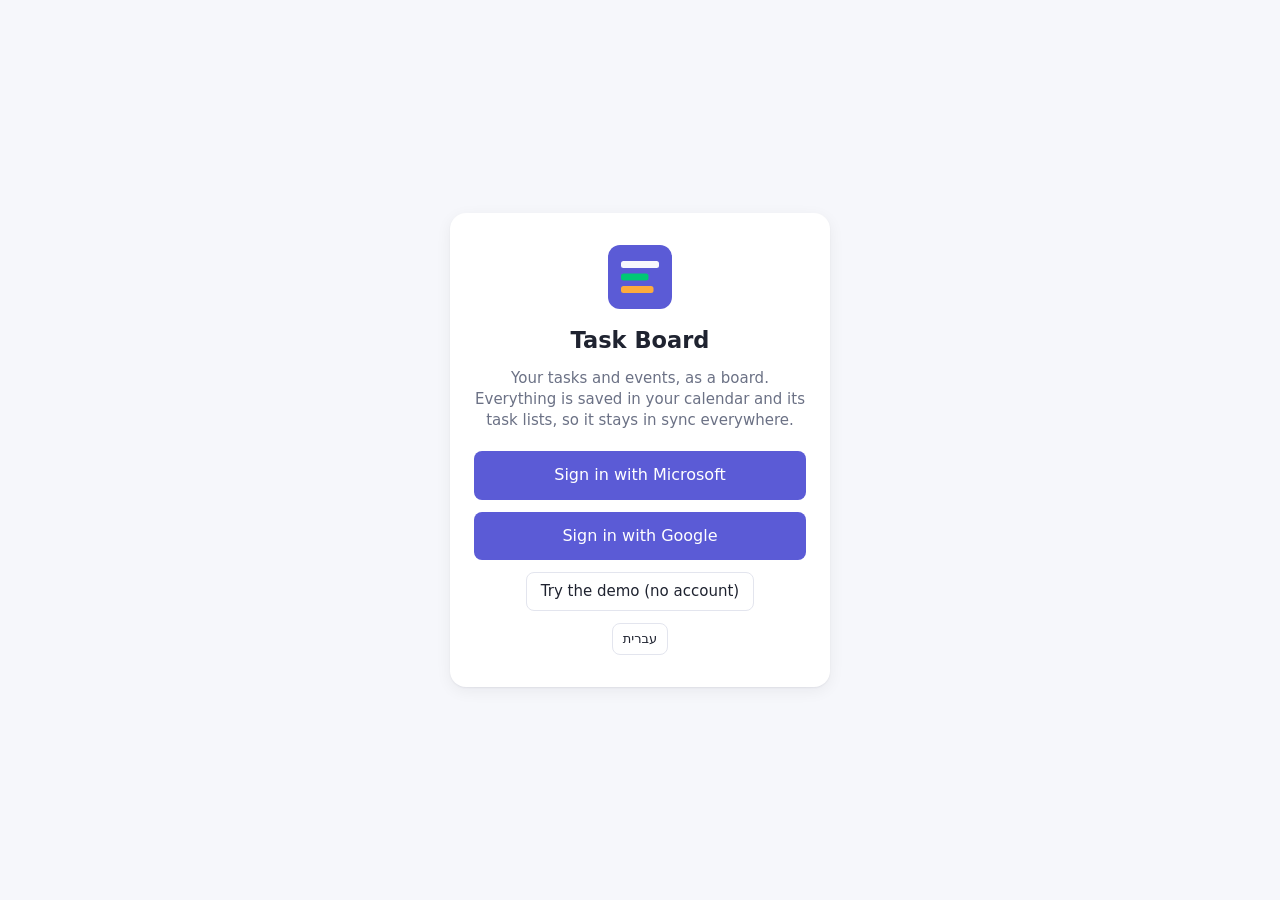
==== index.html @ 45ba6c83 "Task Board: phone and PC task board synced with Outlook / To Do and Google Calendar / Tasks Co-Autho" ====
<!doctype html>
<html lang="en">
<head>
  <meta charset="utf-8">
  <meta name="viewport" content="width=device-width, initial-scale=1, viewport-fit=cover">
  <!-- Security: the app may only load its own files and talk to Microsoft and Google sign-in and APIs. -->
  <meta http-equiv="Content-Security-Policy" content="default-src 'self'; script-src 'self' https://accounts.google.com/gsi/client; style-src 'self' 'unsafe-inline' https://accounts.google.com/gsi/style; img-src 'self' data: blob:; connect-src 'self' https://login.microsoftonline.com https://graph.microsoft.com https://www.googleapis.com https://tasks.googleapis.com https://oauth2.googleapis.com https://accounts.google.com; frame-src https://login.microsoftonline.com https://login.live.com https://accounts.google.com; object-src 'none'; base-uri 'self'; form-action 'self'">
  <meta name="theme-color" content="#5b5bd6">
  <meta name="apple-mobile-web-app-capable" content="yes">
  <meta name="apple-mobile-web-app-title" content="Tasks">
  <title>Task Board</title>
  <link rel="manifest" href="manifest.webmanifest">
  <link rel="icon" href="icons/icon.svg" type="image/svg+xml">
  <link rel="apple-touch-icon" href="icons/icon-192.png">
  <link rel="stylesheet" href="styles.css">
</head>
<body>
  <!-- Sign-in screen -->
  <section id="signin" class="signin" hidden>
    <div class="signin-card">
      <img src="icons/icon.svg" alt="" width="64" height="64">
      <h1 data-i18n="app.name">Task Board</h1>
      <p data-i18n="signin.blurb">Your tasks and events, as a board.</p>
      <button id="btn-signin-ms" class="btn primary big" data-i18n="signin.microsoft">Sign in with Microsoft</button>
      <button id="btn-signin-google" class="btn primary big" data-i18n="signin.google">Sign in with Google</button>
      <button id="btn-demo" class="btn ghost" data-i18n="signin.demo">Try the demo (no account)</button>
      <button class="btn ghost small btn-lang" data-i18n="top.lang">עברית</button>
      <p id="signin-error" class="error" hidden></p>
    </div>
  </section>

  <!-- Main app -->
  <div id="app" hidden>
    <header class="topbar">
      <div class="brand"><img src="icons/icon.svg" alt="" width="28" height="28"><span data-i18n="app.name">Task Board</span></div>
      <input id="search" class="search" type="search" dir="auto" placeholder="Search…" aria-label="Search" data-i18n-placeholder="top.search" data-i18n-aria-label="top.search">
      <div class="seg views" role="tablist" aria-label="View">
        <button data-view="table" class="active" data-i18n="top.table">Table</button>
        <button data-view="board" data-i18n="top.board">Board</button>
        <button data-view="calendar" data-i18n="top.calendar">Calendar</button>
        <button data-view="overview" data-i18n="top.overview">Overview</button>
      </div>
      <div class="top-actions">
        <button id="btn-refresh" class="btn icon" title="Sync now" aria-label="Sync now" data-i18n-title="top.sync" data-i18n-aria-label="top.sync">⟳</button>
        <button id="btn-new" class="btn primary" data-i18n="top.new">+ New</button>
        <button id="btn-connect" class="btn ghost small" hidden></button>
        <button id="btn-help" class="btn ghost small icon-text" title="Keyboard shortcuts" data-i18n-title="keys.title">⌨</button>
        <button class="btn ghost small btn-lang" data-i18n="top.lang">עברית</button>
        <button id="btn-signout" class="btn ghost small" data-i18n="top.signout">Sign out</button>
      </div>
    </header>

    <div class="filters">
      <div class="seg small" aria-label="Show">
        <button data-kind="all" class="active" data-i18n="filter.all">All</button>
        <button data-kind="task" data-i18n="filter.tasks">☑ Tasks</button>
        <button data-kind="event" data-i18n="filter.events">📅 Events</button>
      </div>
      <label class="check"><input id="hide-done" type="checkbox"> <span data-i18n="filter.hideDone">Hide done</span></label>
      <button id="btn-filters" class="btn ghost small"><span data-i18n="filter.more">Filters</span> <span id="filter-count"></span></button>
      <span id="sync-state" class="muted"></span>
    </div>

    <div id="filter-panel" class="filter-panel" hidden>
      <label><span data-i18n="col.status">Status</span> <select id="f-status"></select></label>
      <label><span data-i18n="col.priority">Priority</span> <select id="f-priority"></select></label>
      <label><span data-i18n="col.date">Date</span> <select id="f-due"></select></label>
      <label><span data-i18n="filter.label">Label</span> <select id="f-label"></select></label>
      <label class="table-only"><span data-i18n="filter.groupBy">Group by</span> <select id="f-group"></select></label>
      <label><span data-i18n="filter.sortBy">Sort by</span> <select id="f-sort"></select></label>
      <button id="btn-clear-filters" class="btn ghost small" data-i18n="filter.clear">Clear filters</button>
    </div>

    <div id="views-bar" class="views-bar"></div>

    <div id="banner" class="banner" hidden></div>
    <main id="view"></main>

    <div id="bulk-bar" class="bulk-bar" hidden>
      <strong id="bulk-count"></strong>
      <select id="bulk-status" aria-label="Status"></select>
      <select id="bulk-priority" aria-label="Priority"></select>
      <input id="bulk-date" type="date" aria-label="Date">
      <select id="bulk-list" aria-label="List"></select>
      <input id="bulk-label" dir="auto" data-i18n-placeholder="bulk.addLabel" placeholder="+ Label" aria-label="Label">
      <button id="bulk-delete" class="btn danger small" data-i18n="edit.delete">Delete</button>
      <button id="bulk-clear" class="btn ghost small" data-i18n="bulk.clear">Clear selection</button>
    </div>
  </div>

  <!-- Edit dialog -->
  <dialog id="editor">
    <form id="edit-form" method="dialog">
      <h2 id="edit-title">New item</h2>
      <label><span data-i18n="edit.title">Title</span> <input name="title" required autocomplete="off" dir="auto"></label>
      <div class="row2">
        <label><span data-i18n="edit.type">Type</span>
          <select name="source">
            <option value="task" data-i18n="edit.typeTask">Task</option>
            <option value="event" data-i18n="edit.typeEvent">Calendar event</option>
          </select>
        </label>
        <label id="list-field"><span data-i18n="edit.list">List</span> <select name="containerId"></select></label>
      </div>
      <div class="row2">
        <label><span data-i18n="edit.status">Status</span> <select name="status"></select></label>
        <label><span data-i18n="edit.priority">Priority</span> <select name="priority"></select></label>
      </div>
      <div class="row3">
        <label><span data-i18n="edit.date">Date</span> <input name="date" type="date"></label>
        <label class="ev-only"><span data-i18n="edit.start">Start</span> <input name="startTime" type="time"></label>
        <label class="ev-only"><span data-i18n="edit.end">End</span> <input name="endTime" type="time"></label>
      </div>
      <p class="hint ev-only" data-i18n="edit.allDayHint">Leave the times empty for an all-day event.</p>
      <div class="row2">
        <label id="repeat-field"><span data-i18n="edit.repeat">Repeat</span> <select name="repeat"></select></label>
        <label id="remind-field"><span data-i18n="edit.remind">Reminder</span>
          <input name="remindTime" type="time" class="task-only">
          <select name="remindMin" class="ev-only"></select>
        </label>
      </div>
      <p id="series-hint" class="hint" data-i18n="edit.seriesHint" hidden></p>

      <div id="labels-field" class="field">
        <span class="field-label" data-i18n="edit.labels">Labels</span>
        <div class="chips-edit"><span id="label-chips"></span><input id="label-input" list="label-options" dir="auto" data-i18n-placeholder="edit.labelAdd" placeholder="+ Add label"></div>
        <datalist id="label-options"></datalist>
      </div>

      <div id="checklist-field" class="field task-only">
        <span class="field-label"><span data-i18n="edit.checklist">Checklist</span> <span id="checklist-progress" class="muted"></span></span>
        <ul id="checklist" class="checklist"></ul>
        <input id="checklist-add" dir="auto" data-i18n-placeholder="edit.checklistAdd" placeholder="+ Add a step">
      </div>

      <label><span data-i18n="edit.notes">Notes</span> <textarea name="notes" rows="3" dir="auto"></textarea></label>

      <div id="links-field" class="field task-only">
        <span class="field-label" data-i18n="edit.links">Links</span>
        <ul id="links" class="linklist"></ul>
        <div class="link-add">
          <input id="link-url" type="url" inputmode="url" placeholder="https://…" aria-label="URL">
          <input id="link-title" dir="auto" data-i18n-placeholder="edit.linkTitle" placeholder="Title (optional)">
          <button type="button" id="btn-link-add" class="btn ghost small" data-i18n="edit.linkAdd">Add</button>
        </div>
      </div>

      <div id="files-field" class="field">
        <span class="field-label" data-i18n="edit.files">Files</span>
        <ul id="files" class="linklist"></ul>
        <p id="files-hint" class="hint" hidden></p>
        <label class="btn ghost small file-btn"><span data-i18n="edit.fileAdd">+ Attach file</span><input id="file-input" type="file" hidden></label>
      </div>

      <div class="dialog-actions">
        <button type="button" id="btn-delete" class="btn danger" data-i18n="edit.delete">Delete</button>
        <button type="button" id="btn-block" class="btn ghost" data-i18n="edit.block">📅 Block time</button>
        <span class="spacer"></span>
        <button type="button" id="btn-cancel" class="btn ghost" data-i18n="edit.cancel">Cancel</button>
        <button type="submit" class="btn primary" data-i18n="edit.save">Save</button>
      </div>
    </form>
  </dialog>

  <!-- Keyboard shortcuts -->
  <dialog id="shortcuts">
    <div class="shortcuts">
      <h2 data-i18n="keys.title">Keyboard shortcuts</h2>
      <dl id="shortcut-list"></dl>
      <div class="dialog-actions"><span class="spacer"></span><button class="btn primary" id="btn-shortcuts-close" data-i18n="keys.close">Close</button></div>
    </div>
  </dialog>

  <!-- Confirm / name prompt -->
  <dialog id="ask">
    <form method="dialog" class="ask">
      <p id="ask-msg"></p>
      <input id="ask-input" dir="auto" autocomplete="off" hidden>
      <div class="dialog-actions"><span class="spacer"></span><button value="cancel" class="btn ghost" data-i18n="edit.cancel">Cancel</button><button value="ok" id="ask-ok" class="btn primary">OK</button></div>
    </form>
  </dialog>

  <div id="menu" class="menu" hidden></div>
  <div id="toast" class="toast" hidden></div>

  <script src="config.js"></script>
  <script src="i18n.js"></script>
  <script src="core.js"></script>
  <script src="backends.js"></script>
  <script src="app.js"></script>
</body>
</html>
---- styles.css ----
:root {
  --bg: #f6f7fb;
  --surface: #ffffff;
  --surface-2: #f0f1f6;
  --text: #1f2330;
  --muted: #6b7185;
  --border: #e3e5ee;
  --accent: #5b5bd6;
  --accent-text: #ffffff;
  --danger: #d83a52;
  --s-todo: #c4c4c4;
  --s-working: #fdab3d;
  --s-stuck: #e2445c;
  --s-done: #00c875;
  --p-none: #e3e5ee;
  --p-low: #579bfc;
  --p-medium: #a25ddc;
  --p-high: #401694;
  --radius: 10px;
  --shadow: 0 1px 2px rgba(20, 20, 40, .06), 0 4px 16px rgba(20, 20, 40, .06);
}
@media (prefers-color-scheme: dark) {
  :root:not([data-theme="light"]) {
    --bg: #15161c;
    --surface: #1e2029;
    --surface-2: #272a35;
    --text: #e8e9ef;
    --muted: #9aa0b4;
    --border: #2f3240;
    --accent: #7c7cf0;
    --s-todo: #6b6f80;
    --p-none: #2f3240;
    --p-high: #7b4fd6;
    --shadow: 0 1px 2px rgba(0, 0, 0, .3), 0 4px 16px rgba(0, 0, 0, .25);
    color-scheme: dark;
  }
}
:root[data-theme="dark"] {
  --bg: #15161c;
  --surface: #1e2029;
  --surface-2: #272a35;
  --text: #e8e9ef;
  --muted: #9aa0b4;
  --border: #2f3240;
  --accent: #7c7cf0;
  --s-todo: #6b6f80;
  --p-none: #2f3240;
  --p-high: #7b4fd6;
  --shadow: 0 1px 2px rgba(0, 0, 0, .3), 0 4px 16px rgba(0, 0, 0, .25);
  color-scheme: dark;
}

* { box-sizing: border-box; }
html, body { margin: 0; }
body {
  background: var(--bg);
  color: var(--text);
  font: 15px/1.4 system-ui, -apple-system, "Segoe UI", Roboto, sans-serif;
  -webkit-tap-highlight-color: transparent;
  padding-bottom: env(safe-area-inset-bottom);
}
[hidden] { display: none !important; }
button, input, select, textarea { font: inherit; color: inherit; }
.muted { color: var(--muted); font-size: 13px; }
.error { color: var(--danger); }

/* Buttons */
.btn {
  border: 1px solid transparent; border-radius: 8px; padding: 8px 14px;
  background: var(--surface-2); cursor: pointer; white-space: nowrap;
}
.btn:hover { filter: brightness(.97); }
.btn.primary { background: var(--accent); color: var(--accent-text); }
.btn.ghost { background: transparent; border-color: var(--border); }
.btn.danger { background: transparent; color: var(--danger); border-color: var(--danger); }
.btn.big { padding: 12px 20px; font-size: 16px; width: 100%; }
.btn.small { padding: 6px 10px; font-size: 13px; }
.btn.icon { padding: 6px 10px; font-size: 18px; line-height: 1; background: transparent; }
.btn.icon.spin { animation: spin 1s linear infinite; }
@keyframes spin { to { transform: rotate(360deg); } }

/* Sign-in */
.signin { min-height: 100vh; display: grid; place-items: center; padding: 16px; }
.signin-card {
  background: var(--surface); border-radius: 16px; box-shadow: var(--shadow);
  padding: 32px 24px; max-width: 380px; width: 100%; text-align: center;
  display: grid; gap: 12px; justify-items: center;
}
.signin-card h1 { margin: 4px 0 0; }
.signin-card p { margin: 0 0 8px; color: var(--muted); }

/* Top bar */
.topbar {
  position: sticky; top: 0; z-index: 5;
  display: flex; align-items: center; gap: 12px; flex-wrap: wrap;
  padding: 10px 16px; padding-top: max(10px, env(safe-area-inset-top));
  background: var(--surface); border-bottom: 1px solid var(--border);
}
.brand { display: flex; align-items: center; gap: 8px; font-weight: 700; font-size: 17px; }
.search {
  flex: 1; min-width: 140px; max-width: 360px;
  border: 1px solid var(--border); border-radius: 8px; padding: 8px 12px; background: var(--bg);
}
.top-actions { display: flex; gap: 8px; align-items: center; margin-inline-start: auto; }
.seg { display: inline-flex; background: var(--surface-2); border-radius: 8px; padding: 3px; }
.seg button { border: 0; background: transparent; padding: 6px 12px; border-radius: 6px; cursor: pointer; }
.seg button.active { background: var(--surface); box-shadow: var(--shadow); font-weight: 600; }
.seg.small button { padding: 4px 10px; font-size: 13px; }

.filters { display: flex; align-items: center; gap: 14px; padding: 12px 16px 0; flex-wrap: wrap; }
.check { display: inline-flex; gap: 6px; align-items: center; font-size: 14px; cursor: pointer; }
.banner {
  margin: 12px 16px 0; padding: 10px 14px; border-radius: 8px;
  background: #fff3cd; color: #6b4e00; cursor: pointer;
}
main { padding: 16px; }

/* Table view */
.group { margin-bottom: 24px; }
.group-head {
  display: flex; align-items: center; gap: 8px; margin: 0 0 8px;
  font-weight: 700; font-size: 17px; cursor: pointer; user-select: none;
}
.group-head .count { font-weight: 400; color: var(--muted); font-size: 13px; }
.group-head .caret { transition: transform .15s; display: inline-block; }
.group.collapsed .caret { transform: rotate(-90deg); }
.group.collapsed .table { display: none; }
.table {
  background: var(--surface); border-radius: var(--radius); box-shadow: var(--shadow);
  border-inline-start: 6px solid var(--group-color, var(--accent)); overflow: hidden;
}
.tr {
  display: grid; grid-template-columns: 38px minmax(0, 1fr) 140px 110px 150px;
  align-items: stretch; border-bottom: 1px solid var(--border); min-height: 44px;
}
.tr:last-child { border-bottom: 0; }
.tr.head { font-size: 12px; color: var(--muted); min-height: 34px; }
.tr.head > div { display: flex; align-items: center; justify-content: center; }
.tr.head > div:nth-child(2) { justify-content: flex-start; padding-inline-start: 4px; }
.cell-title {
  display: flex; align-items: center; gap: 8px; padding: 8px 10px 8px 4px; padding-inline: 4px 10px; cursor: pointer; min-width: 0;
}
.cell-title .t { overflow: hidden; text-overflow: ellipsis; white-space: nowrap; }
.cell-title .kind { flex: none; font-size: 14px; opacity: .8; }
.tr.done .cell-title .t { text-decoration: line-through; color: var(--muted); }
.cell-date { display: flex; align-items: center; justify-content: center; font-size: 13px; color: var(--muted); padding: 0 8px; text-align: center; }
.cell-date.overdue { color: var(--danger); font-weight: 600; }
.pill {
  border: 0; margin: 0; width: 100%; height: 100%; min-height: 44px; color: #fff;
  font-size: 13px; font-weight: 500; cursor: pointer; border-inline-start: 1px solid var(--surface);
}
.pill.p-none { color: var(--muted); }
.add-row { padding: 0; }
.add-row input {
  width: 100%; border: 0; background: transparent; padding: 12px 14px; outline: none;
}
.add-row input::placeholder { color: var(--muted); }

/* Board view */
.board { display: grid; grid-template-columns: repeat(4, minmax(240px, 1fr)); gap: 14px; overflow-x: auto; }
.col { background: var(--surface-2); border-radius: var(--radius); padding: 10px; min-height: 200px; }
.col.drop { outline: 2px dashed var(--accent); }
.col-head {
  display: flex; justify-content: space-between; align-items: center; color: #fff; font-weight: 600;
  padding: 8px 12px; border-radius: 8px; margin-bottom: 10px;
}
.card {
  background: var(--surface); border-radius: 8px; box-shadow: var(--shadow);
  padding: 10px 12px; margin-bottom: 8px; cursor: grab; border-inline-start: 4px solid var(--group-color, var(--accent));
}
.card.dragging { opacity: .5; }
.card .t { font-weight: 500; margin-bottom: 6px; word-break: break-word; }
.card .meta { display: flex; gap: 8px; flex-wrap: wrap; align-items: center; font-size: 12px; color: var(--muted); }
.tag { padding: 2px 8px; border-radius: 99px; color: #fff; font-size: 11px; }
.card .meta .overdue { color: var(--danger); font-weight: 600; }

.empty { text-align: center; color: var(--muted); padding: 48px 16px; }

/* Popover menu */
.menu {
  position: fixed; z-index: 20; background: var(--surface); border-radius: 10px;
  box-shadow: 0 8px 30px rgba(0, 0, 0, .2); padding: 6px; display: grid; gap: 4px; min-width: 160px;
}
.menu button {
  border: 0; border-radius: 6px; padding: 9px 12px; color: #fff; cursor: pointer; font-weight: 500; text-align: center;
}
.menu button.p-none { color: var(--muted); }

/* Dialog */
dialog {
  border: 0; border-radius: 14px; padding: 0; width: min(520px, calc(100vw - 24px));
  background: var(--surface); color: var(--text); box-shadow: 0 20px 60px rgba(0, 0, 0, .3);
}
dialog::backdrop { background: rgba(10, 10, 20, .45); }
dialog form { display: grid; gap: 12px; padding: 20px; }
dialog h2 { margin: 0 0 4px; font-size: 19px; }
dialog label { display: grid; gap: 4px; font-size: 13px; color: var(--muted); }
dialog input, dialog select, dialog textarea {
  border: 1px solid var(--border); border-radius: 8px; padding: 9px 10px; background: var(--bg); width: 100%;
}
.row2 { display: grid; grid-template-columns: 1fr 1fr; gap: 10px; }
.row3 { display: grid; grid-template-columns: 1.4fr 1fr 1fr; gap: 10px; }
.hint { margin: -6px 0 0; font-size: 12px; color: var(--muted); }
.dialog-actions { display: flex; gap: 8px; align-items: center; margin-top: 4px; }
.spacer { flex: 1; }
form.is-task .ev-only { display: none; }
form.is-task .row3 { grid-template-columns: 1fr; }

.toast {
  position: fixed; left: 50%; bottom: calc(20px + env(safe-area-inset-bottom)); transform: translateX(-50%);
  background: #222; color: #fff; padding: 10px 16px; border-radius: 8px; z-index: 30; max-width: 90vw;
}

/* Phone layout */
@media (max-width: 720px) {
  .topbar { gap: 6px; padding: 8px 12px; flex-wrap: wrap; }
  .brand span { display: none; }
  .topbar .seg button { padding: 6px 9px; }
  .top-actions { gap: 4px; }
  .top-actions .btn { padding: 7px 10px; }
  #btn-signout { font-size: 12px; }
  .search { order: 5; flex-basis: 100%; max-width: none; }
  .filters { padding: 10px 12px 0; gap: 10px; }
  main { padding: 12px; }
  .tr { grid-template-columns: 34px minmax(0, 1fr) 130px; grid-template-rows: auto auto; }
  .tr.head { display: none; }
  .tr > .cell-sel { grid-row: 1 / 3; }
  .cell-title { grid-column: 2 / 4; padding-bottom: 2px; flex-wrap: wrap; row-gap: 4px; }
  .tr > .pill-status { grid-column: 2; grid-row: 2; }
  .tr > .pill-priority { display: none; }
  .tr > .cell-date { grid-column: 3; grid-row: 2; justify-content: flex-end; padding-inline-end: 12px; }
  .pill { min-height: 32px; border-radius: 6px; margin: 4px 0 8px; width: auto; justify-self: start; padding: 0 14px; border-inline-start: 0; }
  .cell-title .t { white-space: normal; }
  .board { grid-template-columns: repeat(4, 82vw); scroll-snap-type: x mandatory; }
  .col { scroll-snap-align: start; }
  .row3 { grid-template-columns: 1fr 1fr; }
  .row3 label:first-child { grid-column: 1 / 3; }
}

/* Right-to-left (Hebrew) */
[dir="rtl"] .group.collapsed .caret { transform: rotate(90deg); }
[dir="rtl"] .cell-date, [dir="rtl"] .card .meta { unicode-bidi: plaintext; }
.btn-lang { font-size: 13px; }
@media (max-width: 720px) {
  .topbar .btn-lang { padding: 7px 8px; font-size: 12px; }
}

/* Overview */
.overview { display: grid; gap: 16px; }
.tiles { display: grid; grid-template-columns: repeat(4, 1fr); gap: 12px; }
.tile { background: var(--surface); border-radius: var(--radius); box-shadow: var(--shadow); padding: 14px 16px; }
.tile .num { font-size: 30px; font-weight: 700; line-height: 1.1; }
.tile .lbl { color: var(--muted); font-size: 13px; margin-top: 4px; }
.tile.warn { border-inline-start: 4px solid var(--danger); }
.tile.warn .num { color: var(--danger); }
.ov-cols { display: grid; grid-template-columns: 1fr 1fr; gap: 16px; align-items: start; }
.ov-cols > div { display: grid; gap: 16px; }
.panel { background: var(--surface); border-radius: var(--radius); box-shadow: var(--shadow); padding: 14px 16px; }
.panel h3 { margin: 0 0 12px; font-size: 15px; }
.panel h4 { margin: 12px 0 4px; font-size: 13px; color: var(--muted); font-weight: 600; }
.panel h4:first-of-type { margin-top: 0; }
.panel ul { list-style: none; margin: 0; padding: 0; }
.panel p { margin: 0; }
.sbar { display: flex; gap: 2px; height: 14px; border-radius: 4px; overflow: hidden; background: var(--surface-2); }
.sbar span { min-width: 6px; border-radius: 4px; }
.legend { display: grid; grid-template-columns: repeat(2, 1fr); gap: 6px 16px; margin-top: 12px !important; font-size: 14px; }
.legend li { display: flex; align-items: center; gap: 8px; }
.legend b { margin-inline-start: auto; }
.legend .muted { min-width: 36px; text-align: end; }
.dot { width: 10px; height: 10px; border-radius: 50%; flex: none; display: inline-block; }
.glist { margin-bottom: 14px; }
.glist:last-child { margin-bottom: 0; }
.glist-head { display: flex; justify-content: space-between; align-items: center; margin-bottom: 6px; font-size: 14px; gap: 8px; }
.gname { display: inline-flex; align-items: center; gap: 8px; font-weight: 600; }
.ov-item { display: flex; align-items: center; gap: 10px; padding: 8px 4px; border-bottom: 1px solid var(--border); cursor: pointer; font-size: 14px; }
.ov-item:last-child { border-bottom: 0; }
.ov-item:hover { background: var(--surface-2); }
.ov-item .t { flex: 1; min-width: 0; overflow: hidden; text-overflow: ellipsis; white-space: nowrap; }
.ov-item .when { color: var(--muted); font-size: 13px; white-space: nowrap; unicode-bidi: plaintext; }
.ov-item .when.overdue { color: var(--danger); font-weight: 600; }
@media (max-width: 720px) {
  .tiles { grid-template-columns: repeat(2, 1fr); }
  .ov-cols { grid-template-columns: 1fr; }
}

/* ---------- Selection, badges, labels ---------- */
.cell-sel { display: flex; align-items: center; justify-content: center; cursor: pointer; }
.cell-sel input { width: 16px; height: 16px; cursor: pointer; accent-color: var(--accent); }
.tr.selected { background: color-mix(in srgb, var(--accent) 8%, transparent); }
.badges { display: inline-flex; gap: 4px; flex-wrap: wrap; align-items: center; flex: none; max-width: 60%; }
.badge { font-size: 11px; color: var(--muted); background: var(--surface-2); border-radius: 99px; padding: 1px 7px; white-space: nowrap; }
.badge.full { color: var(--s-done); font-weight: 600; }
.lchip { display: inline-flex; align-items: center; gap: 5px; font-size: 11px; color: var(--text); border: 1px solid var(--border); border-radius: 99px; padding: 1px 8px; white-space: nowrap; background: var(--surface); }
.lchip .dot { width: 8px; height: 8px; }
.lchip .x { border: 0; background: none; color: var(--muted); cursor: pointer; padding: 0 0 0 2px; font-size: 14px; line-height: 1; }
.card .meta .badges { max-width: none; }

/* ---------- Filters and saved views ---------- */
#btn-filters.on { border-color: var(--accent); color: var(--accent); }
.filter-panel { display: flex; flex-wrap: wrap; gap: 10px 14px; align-items: end; margin: 10px 16px 0; padding: 12px 14px; background: var(--surface); border-radius: var(--radius); box-shadow: var(--shadow); }
.filter-panel label { display: grid; gap: 3px; font-size: 12px; color: var(--muted); }
.filter-panel select { border: 1px solid var(--border); border-radius: 8px; padding: 6px 8px; background: var(--bg); min-width: 130px; }
.views-bar { display: flex; gap: 8px; padding: 10px 16px 0; overflow-x: auto; scrollbar-width: none; }
.vchip { display: inline-flex; align-items: center; border: 1px solid var(--border); border-radius: 99px; background: var(--surface); white-space: nowrap; flex: none; font-size: 13px; }
.vchip button { border: 0; background: none; padding: 5px 12px; cursor: pointer; border-radius: 99px; }
.vchip .x { padding: 5px 10px 5px 0; padding-inline: 0 10px; color: var(--muted); }
.vchip.active { background: var(--accent); border-color: var(--accent); }
.vchip.active button { color: var(--accent-text); }
button.vchip.add { padding: 5px 12px; cursor: pointer; color: var(--accent); border-style: dashed; }

/* ---------- Bulk bar ---------- */
.bulk-bar {
  position: fixed; inset-inline: 0; bottom: 0; z-index: 15; display: flex; flex-wrap: wrap; gap: 8px; align-items: center;
  padding: 10px 16px calc(10px + env(safe-area-inset-bottom)); background: var(--surface); border-top: 2px solid var(--accent);
  box-shadow: 0 -6px 20px rgba(0, 0, 0, .12);
}
.bulk-bar select, .bulk-bar input { border: 1px solid var(--border); border-radius: 8px; padding: 6px 8px; background: var(--bg); max-width: 170px; }
body.has-bulk main { padding-bottom: 120px; }

/* ---------- Editor additions ---------- */
form:not(.is-task) .task-only { display: none; }
.field { display: grid; gap: 6px; }
.field-label { font-size: 13px; color: var(--muted); }
.chips-edit { display: flex; flex-wrap: wrap; gap: 6px; align-items: center; border: 1px solid var(--border); border-radius: 8px; padding: 6px 8px; background: var(--bg); }
.chips-edit #label-chips { display: contents; }
.chips-edit input { border: 0; background: transparent; padding: 3px 2px; flex: 1; min-width: 120px; outline: none; }
.lchip:has(.x) { font-size: 12px; padding: 2px 8px; }
.checklist, .linklist { list-style: none; margin: 0; padding: 0; display: grid; gap: 2px; }
.checklist li { display: flex; align-items: center; gap: 8px; }
.checklist li input[type=checkbox] { width: 16px; height: 16px; flex: none; accent-color: var(--s-done); }
.checklist .ck-text { flex: 1; border: 0 !important; border-bottom: 1px solid transparent !important; border-radius: 0 !important; padding: 5px 2px !important; background: transparent !important; }
.checklist .ck-text:focus { border-bottom-color: var(--accent) !important; outline: none; }
.checklist li.done .ck-text { text-decoration: line-through; color: var(--muted); }
.x { border: 0; background: none; color: var(--muted); cursor: pointer; font-size: 18px; line-height: 1; padding: 2px 6px; }
.x:hover { color: var(--danger); }
.linklist li { display: flex; align-items: center; gap: 8px; min-width: 0; }
.linklist a, .linkish { color: var(--accent); text-decoration: none; overflow: hidden; text-overflow: ellipsis; white-space: nowrap; flex: 1; text-align: start; }
.linkish { border: 0; background: none; cursor: pointer; padding: 4px 0; font: inherit; }
.link-add { display: grid; grid-template-columns: 1.4fr 1fr auto; gap: 6px; }
.file-btn { justify-self: start; display: inline-block !important; color: var(--text) !important; }
dialog#editor { max-height: calc(100dvh - 24px); }
dialog#editor form { overflow-y: auto; max-height: calc(100dvh - 24px); }

/* ---------- Shortcuts dialog ---------- */
.shortcuts { padding: 20px; }
.shortcuts h2 { margin: 0 0 12px; font-size: 19px; }
.shortcuts dl { display: grid; grid-template-columns: auto 1fr; gap: 8px 16px; margin: 0 0 12px; }
.shortcuts dt { white-space: nowrap; }
.shortcuts dd { margin: 0; color: var(--muted); }
kbd { font: 12px/1 ui-monospace, monospace; background: var(--surface-2); border: 1px solid var(--border); border-bottom-width: 2px; border-radius: 5px; padding: 3px 6px; }

/* ---------- Calendar ---------- */
.calendar { display: grid; gap: 12px; }
.cal-nav { display: flex; align-items: center; gap: 6px; flex-wrap: wrap; }
.cal-nav h3 { margin: 0 8px; font-size: 17px; flex: 1; }
.cal-nav .arrow { font-size: 18px; padding: 4px 12px; }
[dir="rtl"] .cal-nav .arrow { transform: scaleX(-1); }
.cal-body { display: grid; grid-template-columns: minmax(0, 1fr) 260px; gap: 14px; align-items: start; }
.cal-week, .cal-month { background: var(--surface); border-radius: var(--radius); box-shadow: var(--shadow); overflow: hidden; }
.cw-row { display: grid; grid-template-columns: 52px repeat(7, minmax(0, 1fr)); }
.gutter { font-size: 11px; color: var(--muted); display: flex; align-items: center; justify-content: center; text-align: center; }
.cw-heads { border-bottom: 1px solid var(--border); }
.cw-dayhead { display: flex; align-items: center; justify-content: center; gap: 6px; padding: 8px 2px; font-size: 13px; color: var(--muted); position: relative; }
.cw-dayhead b { font-size: 16px; color: var(--text); }
.cw-dayhead.today b { background: var(--accent); color: var(--accent-text); border-radius: 99px; min-width: 28px; height: 28px; display: inline-grid; place-items: center; }
.cw-allday { border-bottom: 1px solid var(--border); min-height: 36px; }
.cw-adcell { border-inline-start: 1px solid var(--border); padding: 3px; display: grid; gap: 3px; align-content: start; min-width: 0; }
.cal-scroll { max-height: calc(100dvh - 320px); min-height: 320px; overflow-y: auto; }
.cw-grid { position: relative; }
.hours { position: relative; display: block; }
.hours .hr { position: absolute; inset-inline: 0; transform: translateY(-50%); font-size: 11px; color: var(--muted); text-align: center; }
.hours .hr:first-child { transform: none; }
.cw-col {
  position: relative; border-inline-start: 1px solid var(--border);
  background-image: repeating-linear-gradient(to bottom, var(--border) 0 1px, transparent 1px var(--hour));
}
.cw-col.today { background-color: color-mix(in srgb, var(--accent) 5%, transparent); }
.cal-ev {
  position: absolute; box-sizing: border-box; padding: 2px 6px; border-radius: 6px; overflow: hidden; cursor: grab; font-size: 12px; line-height: 1.25;
  background: var(--surface-2); border: 1px solid var(--surface); border-inline-start: 4px solid var(--c);
}
.cal-ev .tm, .cal-chip .tm { color: var(--muted); font-size: 11px; margin-inline-end: 3px; }
.cal-ev.done, .cal-chip.done { opacity: .55; text-decoration: line-through; }
.cal-chip {
  font-size: 12px; padding: 2px 6px; border-radius: 5px; background: var(--surface-2); border-inline-start: 3px solid var(--c);
  white-space: nowrap; overflow: hidden; text-overflow: ellipsis; cursor: grab; min-width: 0;
}
.drop { outline: 2px dashed var(--accent); outline-offset: -2px; }
.dragging { opacity: .5; }
.cm-names { display: grid; grid-template-columns: repeat(7, minmax(0, 1fr)); border-bottom: 1px solid var(--border); }
.cm-name { text-align: center; font-size: 12px; color: var(--muted); padding: 8px 2px; }
.cm-grid { display: grid; grid-template-columns: repeat(7, minmax(0, 1fr)); grid-auto-rows: minmax(104px, auto); }
.cm-cell { border-inline-start: 1px solid var(--border); border-bottom: 1px solid var(--border); padding: 4px; display: grid; gap: 3px; align-content: start; min-width: 0; }
.cm-cell:nth-child(7n + 1) { border-inline-start: 0; }
.cm-cell.dim { background: var(--bg); }
.cm-cell.dim .cm-head b { color: var(--muted); }
.cm-head { display: flex; align-items: center; justify-content: space-between; font-size: 13px; }
.cm-cell.today .cm-head b { background: var(--accent); color: var(--accent-text); border-radius: 99px; min-width: 24px; height: 24px; display: inline-grid; place-items: center; }
.cm-add { border: 0; background: none; color: var(--muted); cursor: pointer; font-size: 16px; line-height: 1; padding: 0 4px; opacity: 0; }
.cw-dayhead .cm-add { position: absolute; inset-inline-end: 4px; }
.cm-cell:hover .cm-add, .cw-dayhead:hover .cm-add, .cm-add:focus { opacity: 1; }
@media (hover: none) { .cm-add { opacity: .6; } }
.cm-more { border: 0; background: none; color: var(--accent); font-size: 12px; cursor: pointer; text-align: start; padding: 0 4px; }
.cal-side { background: var(--surface); border-radius: var(--radius); box-shadow: var(--shadow); padding: 12px 14px; max-height: calc(100dvh - 200px); overflow-y: auto; }
.cal-side h3 { margin: 0 0 4px; font-size: 15px; }
.cal-side .hint { margin: 0 0 8px; }
.cal-side ul { list-style: none; margin: 0; padding: 0; }
.side-task { display: flex; align-items: center; gap: 8px; padding: 7px 4px; border-bottom: 1px solid var(--border); cursor: grab; font-size: 14px; }
.side-task:last-child { border-bottom: 0; }
.side-task .t { flex: 1; min-width: 0; overflow: hidden; text-overflow: ellipsis; white-space: nowrap; }
.side-task .when { color: var(--muted); font-size: 12px; white-space: nowrap; unicode-bidi: plaintext; }
.side-task .when.overdue { color: var(--danger); }

@media (max-width: 900px) {
  .cal-body { grid-template-columns: 1fr; }
  .cal-side { max-height: none; }
}
@media (max-width: 720px) {
  .filter-panel { margin: 10px 12px 0; }
  .filter-panel label { flex: 1 1 40%; }
  .filter-panel select { min-width: 0; width: 100%; }
  .views-bar { padding: 10px 12px 0; }
  .topbar .seg.views button { padding: 6px 7px; font-size: 14px; }
  #btn-help { display: none; }
  .cal-week { overflow-x: auto; }
  .cw-row { grid-template-columns: 40px repeat(7, minmax(64px, 1fr)); min-width: 500px; }
  .cal-scroll { overflow: visible; max-height: none; min-height: 0; }
  .cm-grid { grid-auto-rows: minmax(76px, auto); }
  .cm-cell .cal-chip { font-size: 10px; padding: 1px 3px; }
  .cm-cell .cal-chip .tm { display: none; }
  .link-add { grid-template-columns: 1fr; }
  .bulk-bar select, .bulk-bar input { flex: 1 1 40%; max-width: none; }
}
.dialog-actions { flex-wrap: wrap; }
dialog form > * { min-width: 0; }
@media (max-width: 720px) {
  .cw-dayhead { flex-direction: column; gap: 0; padding: 6px 2px; }
  .cw-dayhead span { font-size: 11px; }
  .cw-dayhead .cm-add { display: none; }
}

/* In-page confirm / prompt */
#ask { width: min(420px, calc(100vw - 32px)); }
.ask p { margin: 0; overflow-wrap: anywhere; }
.ask input { padding: 8px 10px; border: 1px solid var(--border); border-radius: 8px; background: var(--surface); }
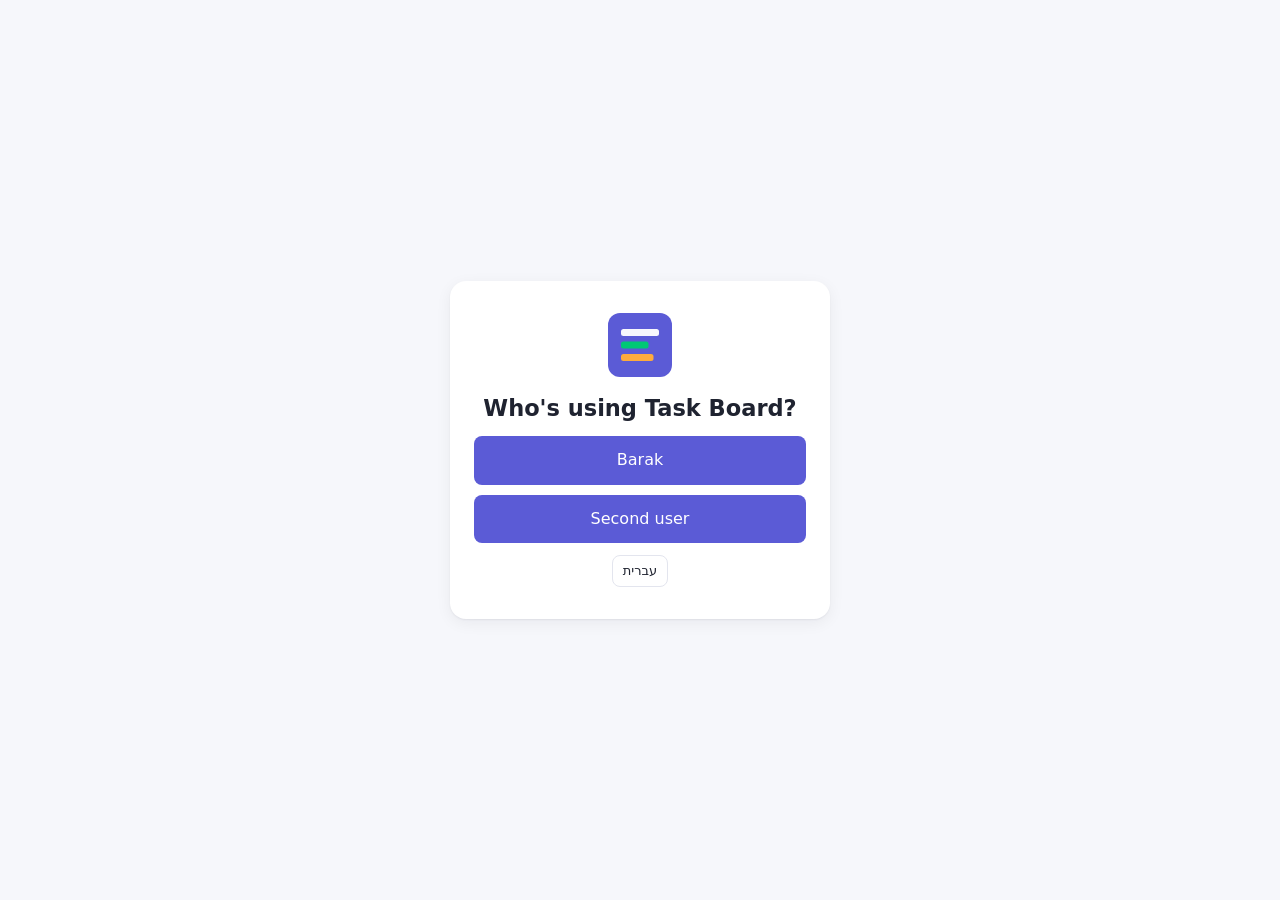
==== commit 42ac2a4c: "Profiles: several people with their own Client IDs and separate saved data Co-Authored-By: Claude Op" ====
--- a/index.html
+++ b/index.html
@@ -26,6 +26,17 @@
       <button id="btn-demo" class="btn ghost" data-i18n="signin.demo">Try the demo (no account)</button>
       <button class="btn ghost small btn-lang" data-i18n="top.lang">עברית</button>
       <p id="signin-error" class="error" hidden></p>
+      <button class="btn ghost small btn-profile" hidden></button>
+    </div>
+  </section>
+
+  <!-- Who is using this device (when several profiles are set up) -->
+  <section id="profiles" class="signin" hidden>
+    <div class="signin-card">
+      <img src="icons/icon.svg" alt="" width="64" height="64">
+      <h1 data-i18n="profile.who">Who's using Task Board?</h1>
+      <div id="profile-list" class="profile-list"></div>
+      <button class="btn ghost small btn-lang" data-i18n="top.lang">עברית</button>
     </div>
   </section>
 
@@ -46,6 +57,7 @@
         <button id="btn-connect" class="btn ghost small" hidden></button>
         <button id="btn-help" class="btn ghost small icon-text" title="Keyboard shortcuts" data-i18n-title="keys.title">⌨</button>
         <button class="btn ghost small btn-lang" data-i18n="top.lang">עברית</button>
+        <button class="btn ghost small btn-profile" hidden></button>
         <button id="btn-signout" class="btn ghost small" data-i18n="top.signout">Sign out</button>
       </div>
     </header>
--- a/styles.css
+++ b/styles.css
@@ -443,3 +443,7 @@
 #ask { width: min(420px, calc(100vw - 32px)); }
 .ask p { margin: 0; overflow-wrap: anywhere; }
 .ask input { padding: 8px 10px; border: 1px solid var(--border); border-radius: 8px; background: var(--surface); }
+
+/* Profile picker */
+.profile-list { display: grid; gap: 10px; width: 100%; }
+.profile-list .btn { width: 100%; }
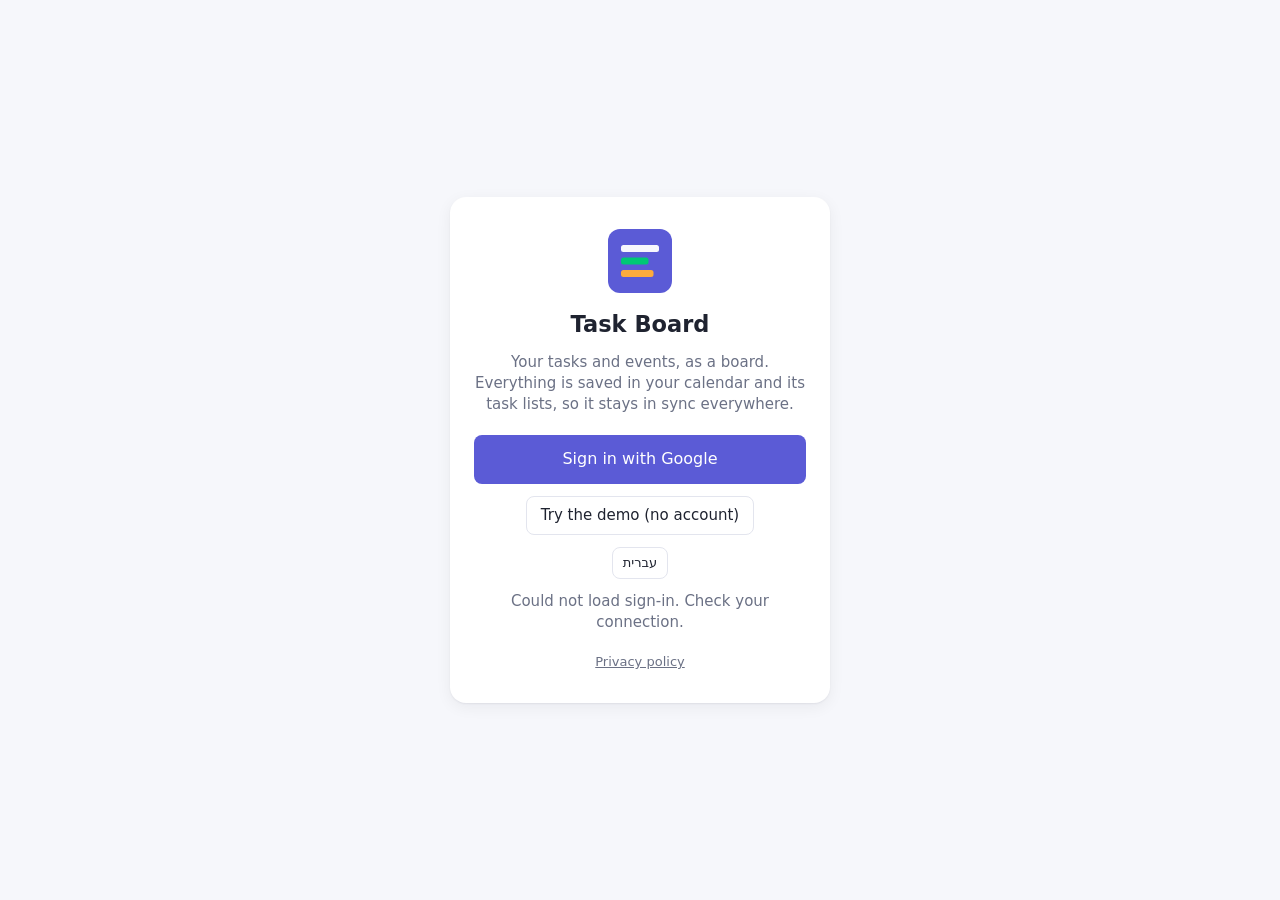
==== commit bbba9a5d: "Add privacy policy page (needed to publish the Google sign-in) Co-Authored-By: Claude Opus 5.5 (1M c" ====
--- a/index.html
+++ b/index.html
@@ -26,6 +26,7 @@
       <button id="btn-demo" class="btn ghost" data-i18n="signin.demo">Try the demo (no account)</button>
       <button class="btn ghost small btn-lang" data-i18n="top.lang">עברית</button>
       <p id="signin-error" class="error" hidden></p>
+      <a class="muted privacy-link" href="privacy.html" data-i18n="signin.privacy">Privacy policy</a>
       <button class="btn ghost small btn-profile" hidden></button>
     </div>
   </section>
@@ -49,6 +50,7 @@
         <button data-view="table" class="active" data-i18n="top.table">Table</button>
         <button data-view="board" data-i18n="top.board">Board</button>
         <button data-view="calendar" data-i18n="top.calendar">Calendar</button>
+        <button data-view="priorities" data-i18n="top.priorities">Priorities</button>
         <button data-view="overview" data-i18n="top.overview">Overview</button>
       </div>
       <div class="top-actions">
@@ -127,8 +129,12 @@
       <div class="row2">
         <label id="repeat-field"><span data-i18n="edit.repeat">Repeat</span> <select name="repeat"></select></label>
         <label id="remind-field"><span data-i18n="edit.remind">Reminder</span>
-          <input name="remindTime" type="time" class="task-only">
-          <select name="remindMin" class="ev-only"></select>
+          <span class="remind-ctl">
+            <select name="remindMode" class="task-only" aria-label="Reminder"></select>
+            <input name="remindTime" type="time" class="task-only" aria-label="Time">
+            <input name="remindAt" type="datetime-local" class="task-only" aria-label="Date and time">
+            <select name="remindMin" class="ev-only"></select>
+          </span>
         </label>
       </div>
       <p id="series-hint" class="hint" data-i18n="edit.seriesHint" hidden></p>
--- a/styles.css
+++ b/styles.css
@@ -447,3 +447,100 @@
 /* Profile picker */
 .profile-list { display: grid; gap: 10px; width: 100%; }
 .profile-list .btn { width: 100%; }
+
+/* ---------- One-time reminders ---------- */
+#remind-field { grid-column: 1 / -1; }
+.remind-ctl { display: flex; flex-wrap: wrap; gap: 8px; }
+.remind-ctl > * { flex: 1 1 140px; min-width: 0; }
+
+/* ---------- Board: move cards without dragging ---------- */
+.card-top { display: flex; align-items: flex-start; gap: 8px; }
+.card-top .t { flex: 1; min-width: 0; }
+.card-status {
+  flex: none; border: 0; border-radius: 6px; color: #fff; font-size: 12px; font-weight: 600;
+  padding: 4px 8px; cursor: pointer; white-space: nowrap;
+}
+@media (hover: hover) and (pointer: fine) { .card-status { display: none; } }
+.col-tabs { display: none; }
+.card, .tr { -webkit-touch-callout: none; }
+@media (pointer: coarse) { .card, .tr { user-select: none; -webkit-user-select: none; } }
+
+/* ---------- Phone: bottom tab bar, add button, full-screen editor ---------- */
+@media (max-width: 720px) {
+  .col-tabs {
+    display: flex; gap: 6px; overflow-x: auto; margin: 0 0 10px; padding-bottom: 2px; scrollbar-width: none;
+  }
+  .col-tabs button {
+    flex: none; border: 0; border-radius: 99px; padding: 8px 12px; font-size: 14px; color: #fff;
+    background: var(--c); font-weight: 600;
+  }
+  .col-tabs b { background: rgba(255, 255, 255, .28); border-radius: 99px; padding: 0 7px; margin-inline-start: 4px; }
+  .board { grid-template-columns: repeat(4, calc(100vw - 40px)); gap: 12px; scroll-padding-inline: 0; }
+  .card { padding: 12px; }
+  .card-status { font-size: 13px; padding: 7px 10px; }
+
+  .topbar .seg.views {
+    position: fixed; inset-inline: 0; bottom: 0; z-index: 20; display: grid; grid-template-columns: repeat(4, 1fr);
+    border-radius: 0; margin: 0; padding: 4px 4px calc(4px + env(safe-area-inset-bottom));
+    background: var(--surface); border-top: 1px solid var(--border); box-shadow: 0 -4px 16px rgba(0, 0, 0, .06);
+  }
+  .topbar .seg.views button { padding: 6px 2px; font-size: 12px; display: grid; justify-items: center; gap: 2px; border-radius: 10px; }
+  .topbar .seg.views button::before { font-size: 19px; line-height: 1.1; }
+  .topbar .seg.views button.active { background: color-mix(in srgb, var(--accent) 14%, transparent); color: var(--accent); box-shadow: none; }
+  .topbar .seg.views [data-view="table"]::before { content: "☰"; }
+  .topbar .seg.views [data-view="board"]::before { content: "▥"; }
+  .topbar .seg.views [data-view="calendar"]::before { content: "📅"; }
+  .topbar .seg.views [data-view="overview"]::before { content: "📊"; }
+  main { padding-bottom: calc(150px + env(safe-area-inset-bottom)); }
+  #btn-new {
+    position: fixed; inset-inline-end: 16px; bottom: calc(76px + env(safe-area-inset-bottom)); z-index: 21;
+    border-radius: 99px; padding: 14px 20px; font-size: 16px; font-weight: 600; box-shadow: 0 6px 20px rgba(0, 0, 0, .25);
+  }
+  .bulk-bar { bottom: calc(62px + env(safe-area-inset-bottom)); padding-bottom: 10px; z-index: 22; }
+  body.has-bulk #btn-new { display: none; }
+  .toast { bottom: calc(140px + env(safe-area-inset-bottom)); }
+
+  dialog#editor form { max-height: 100%; height: 100%; }
+  dialog#editor { position: fixed; inset: 0; width: 100%; height: 100%; max-width: none; max-height: none; margin: 0; border-radius: 0; }
+  .remind-ctl > * { flex-basis: 100%; }
+  dialog#editor form { padding: max(16px, env(safe-area-inset-top)) 16px 0; align-content: start; }
+  #editor .dialog-actions {
+    position: sticky; bottom: 0; background: var(--surface); margin: 0 -16px; padding: 10px 16px calc(10px + env(safe-area-inset-bottom));
+    border-top: 1px solid var(--border);
+  }
+  /* 16px text stops iPhone from zooming into a field. */
+  input, select, textarea { font-size: 16px; }
+  .btn { min-height: 40px; }
+}
+
+/* ---------- Priorities ---------- */
+.prio { max-width: 760px; margin: 0 auto; }
+.prio-hint { margin: 0 0 12px; font-size: 13px; }
+.prio .empty { color: var(--muted); text-align: center; padding: 40px 0; }
+.prio-list { list-style: none; margin: 0; padding: 0; display: grid; gap: 8px; }
+.prio-item {
+  display: flex; align-items: center; gap: 10px; background: var(--surface); border-radius: 10px; box-shadow: var(--shadow);
+  padding: 8px 10px; border-inline-start: 4px solid var(--group-color, var(--accent)); transition: transform .15s ease;
+}
+.prio-item.unranked { opacity: .85; }
+.prio-item.dragging { transition: none; z-index: 5; position: relative; box-shadow: 0 10px 30px rgba(0, 0, 0, .25); }
+body.prio-dragging { user-select: none; -webkit-user-select: none; cursor: grabbing; }
+.prio-handle {
+  flex: none; display: grid; place-items: center; width: 34px; height: 40px; font-size: 22px; color: var(--muted);
+  cursor: grab; touch-action: none; border-radius: 8px; user-select: none; -webkit-user-select: none;
+}
+.prio-handle:hover { background: var(--surface-2); }
+.prio-num { flex: none; min-width: 26px; height: 26px; border-radius: 99px; background: var(--surface-2); display: grid; place-items: center; font-size: 13px; font-weight: 700; }
+.prio-item:not(.unranked) .prio-num { background: var(--accent); color: var(--accent-text); }
+.prio-main { flex: 1; min-width: 0; cursor: pointer; }
+.prio-main .t { font-weight: 500; overflow-wrap: anywhere; }
+.prio-main .meta { display: flex; flex-wrap: wrap; gap: 6px 10px; font-size: 12px; color: var(--muted); margin-top: 2px; align-items: center; }
+.prio-main .meta .overdue { color: var(--danger); font-weight: 600; }
+.prio-top { flex: none; border: 0; background: none; color: var(--muted); font-size: 18px; width: 36px; height: 36px; border-radius: 8px; cursor: pointer; }
+.prio-top:hover { background: var(--surface-2); color: var(--accent); }
+.prio-sep { list-style: none; font-size: 12px; font-weight: 600; color: var(--muted); padding: 10px 4px 2px; text-transform: none; }
+@media (max-width: 720px) {
+  .topbar .seg.views { grid-template-columns: repeat(5, 1fr); }
+  .topbar .seg.views button { font-size: 11px; }
+  .topbar .seg.views [data-view="priorities"]::before { content: "⇅"; }
+}
